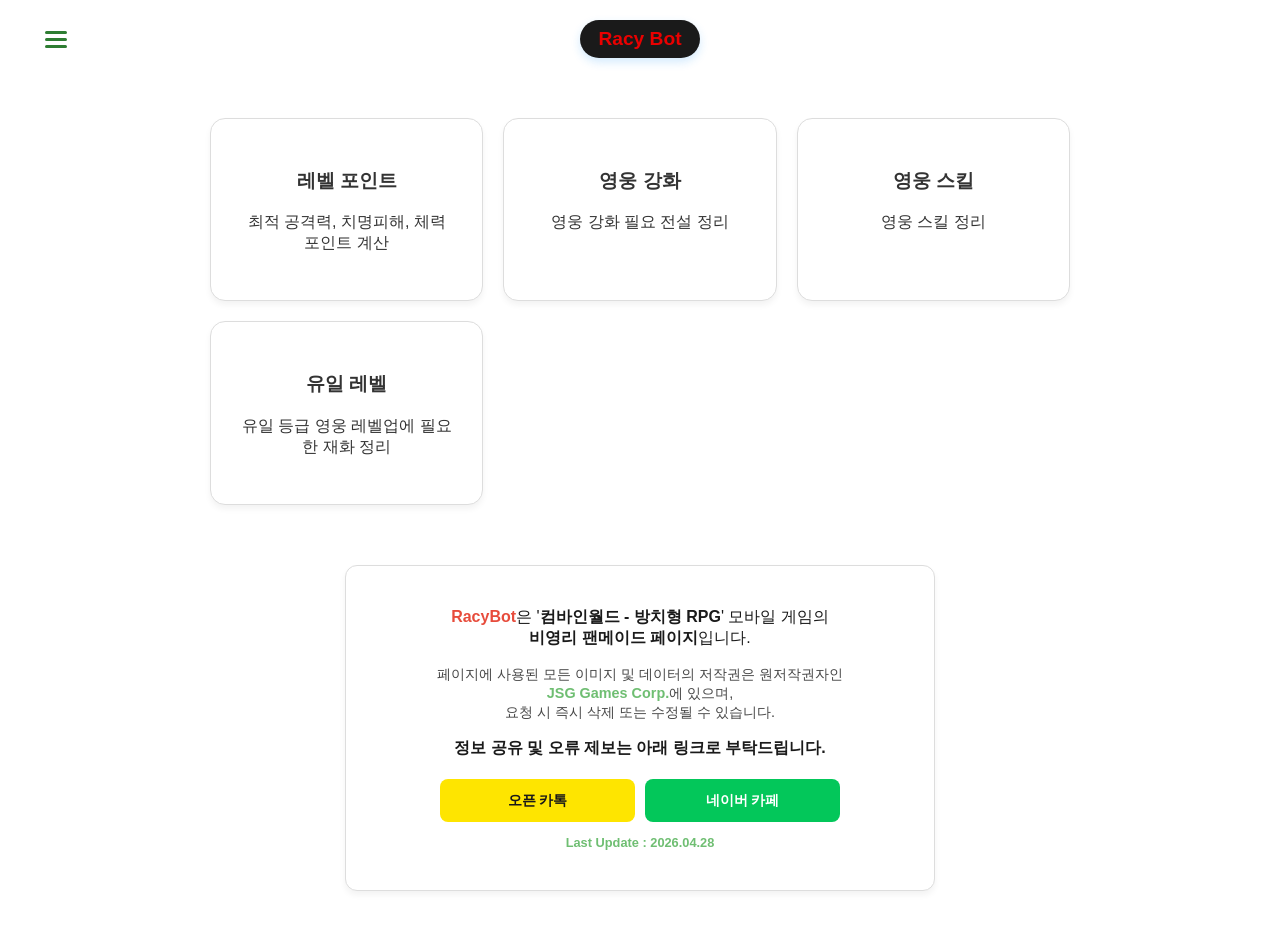
==== index.html @ bcb1de52 "Add files via upload" ====
<!DOCTYPE html>
<html lang="ko">

<head>
    <meta charset="UTF-8">
    <meta name="viewport" content="width=device-width, initial-scale=1.0">
    <title>LacyBot</title>
    <link rel="stylesheet" href="style.css">
    <link rel="icon" href="./favicon.png" type="image/png">
</head>

<body>
    <header class="main-header">
        <div class="header-inner">
            <div class="nav-section left">
                <button class="hamburger-btn" onclick="toggleNavMenu()">
                    <span class="bar"></span>
                    <span class="bar"></span>
                    <span class="bar"></span>
                </button>

                <div id="navDropdown" class="nav-content">
                    <a href="statcalc.html">레벨 포인트</a>
                    <a href="hero-legend.html">영웅 강화</a>
                    <a href="hero-skill.html">영웅 스킬</a>
                    <a href="one-level.html">유일 레벨</a>

                    <div class="menu-dark-mode">
                        <span class="theme-text">Dark Mode</span>
                        <label class="theme-switch">
                            <input type="checkbox" id="darkModeToggle">
                            <div class="slider round"></div>
                        </label>
                    </div>
                </div>
            </div>

            <div class="nav-section center">
                <a href="index.html" class="logo-badge">Racy Bot</a>
            </div>

            <div class="nav-section right"></div>
        </div>
    </header>

    <div class="container">

        <div class="menu-grid">
            <a href="statcalc.html" class="menu-tile">
                <h3>레벨 포인트</h3>
                <p>최적 공격력, 치명피해, 체력 포인트 계산</p>
            </a>

            <a href="hero-legend.html" class="menu-tile">
                <h3>영웅 강화</h3>
                <p>영웅 강화 필요 전설 정리</p>
            </a>

            <a href="hero-skill.html" class="menu-tile">
                <h3>영웅 스킬</h3>
                <p>영웅 스킬 정리</p>
            </a>

            <a href="one-level.html" class="menu-tile">
                <h3>유일 레벨</h3>
                <p>유일 등급 영웅 레벨업에 필요한 재화 정리</p>
            </a>
        </div>
    </div>

    <section class="info-section">
        <div class="info-card">
            <p>
                <span class="brand-name">RacyBot</span>은 '<b>컴바인월드 - 방치형 RPG</b>' 모바일 게임의<br>
                <b>비영리 팬메이드 페이지</b>입니다.
            </p>
            <p style="font-size: 0.9rem; color: var(--text); opacity: 0.8; margin-bottom: 15px;">
                페이지에 사용된 모든 이미지 및 데이터의 저작권은 원저작권자인 <br>
                <span style="color: var(--primary); font-weight: bold;">JSG Games Corp.</span>에 있으며,<br>요청 시 즉시 삭제 또는
                수정될 수 있습니다.
            </p>
            <p style="font-weight: 600; margin-bottom: 20px;">
                정보 공유 및 오류 제보는 아래 링크로 부탁드립니다.
            </p>

            <div class="contact-area">
                <div class="button-group">
                    <a href="https://open.kakao.com/o/swQLu1gc" target="_blank" class="link-btn kakao">
                        오픈 카톡
                    </a>
                    <a href="https://cafe.naver.com/combineworld/13416" target="_blank" class="link-btn cafe">
                        네이버 카페
                    </a>
                </div>
            </div>

            <p style="font-size: 0.8rem; color: var(--text); opacity: 0.8; margin-bottom: 15px;">
                <span style="color: var(--primary); font-weight: bold;">Last Update : 2026.04.28</span>
            </p>
        </div>
    </section>

    <script src="script.js"></script>
</body>

</html>
---- style.css ----
/* 1. 기본 설정 (Global) */
:root {
    /* 라이트 모드 변수 정의 */
    --card: #ffffff;
    --text: #1a1a1a;  /* 흐릿한 #333보다 더 진한 검정 */
    --border: #dddddd;
    --primary: #4CAF50;
    --secondary: #3a86ff;
    --radius: 12px;
}

body.dark-mode {
    /* 다크 모드 변수 정의 */
    --card: #2a2a2a;
    --text: #ffffff;
    --border: #444444;
    
    background-color: #1e1e1e;
    color: #ffffff;
}

body {
    background-color: var(--card); /* 이제 변수를 사용합니다 */
    color: var(--text);
    font-family: sans-serif;
    padding: 10px;
    margin: 0;
    transition: background-color 0.4s, color 0.4s;
}

/* 2. 레이아웃 (Layout) */
.container {
    width: 100%; /* 전체 폭을 쓰되 */
    max-width: 800px;
    margin: 0 auto;
    padding: 70px 20px 20px 20px; /* 좌우에 고정값(20px) 여백을 줌 */
    box-sizing: border-box; /* 패딩이 전체 폭에 포함되도록 설정 */
}

/* 1. 로고를 중앙에 배치하는 컨테이너 */
.header-container {
    display: flex;
    justify-content: center;
    padding: 0px 0 10px 0; /* 위쪽 여백 15px로 깔끔하게 고정 */
    position: relative;
    width: 100%;
}

/* 2. 로고 배지 (글자 주변에만 배경색) */
.logo-badge {
    background-color: #1a1a1a;
    color: rgb(234, 0, 0);
    padding: 8px 22px; /* 상하 8px, 좌우 22px로 비율 조정 */
    border-radius: 50px; /* 완벽하게 둥근 캡슐 모양 */
    font-size: 1.25rem;
    font-weight: 800;
    text-decoration: none;
    box-shadow: 0 1px 16px rgba(33, 243, 121, 0.11);
    transition: background-color 0.2s, transform 0.2s;
}

.logo-badge:hover {
    background-color: #242424;
    transform: scale(1.03); /* 크기만 아주 살짝 키워서 클릭감 제공 */
}

/* 헤더 전체 배경 및 높이 고정 */
.main-header {
    width: 100%;
    padding: 10px 0;
    position: relative;
    top: 0;
    z-index: 1000;
}

.header-inner {
    max-width: 1200px;
    margin: 0 auto;
    display: flex;
    justify-content: space-between;
    align-items: center; /* 모든 요소의 높이 중앙 정렬 */
    padding: 0 20px;
    position: relative;
}

/* 3분할 섹션 */
.nav-section {
    flex: 1;
    display: flex;
    align-items: center;
}
.nav-section.center {
    justify-content: center;
    flex: 0 0 auto; /* 로고는 공간을 억지로 줄이지 않음 */
}
.nav-section.right {
    justify-content: flex-end;
}

/* 로고: 절대 잘리지 않게 설정 */
.logo-badge {
    background-color: #1a1a1a;
    color: rgb(234, 0, 0);
    padding: 8px 18px;
    border-radius: 50px;
    font-size: 1.2rem;
    font-weight: 800;
    text-decoration: none;
    white-space: nowrap; /* 글자 잘림/줄바꿈 방지 필수! */
    box-shadow: 0 4px 10px rgba(33, 150, 243, 0.2);
}

/* 하단 안내 섹션 */
.info-section {
    margin: 40px auto;      /* 위아래 40px 여백, 중앙 정렬 */
    max-width: 600px;       /* PC에선 메뉴 2개 정도 너비 */
    width: auto;            /* [수정] 100% 대신 auto를 써서 부모 패딩 안으로 쏙 들어가게 함 */
    text-align: center;
    /* 모바일에서 다른 메뉴 타일들과 좌우 간격을 맞추기 위해 */
    box-sizing: border-box; 
}

.info-card {
    background-color: var(--card);
    border: 1px solid var(--border);
    border-radius: var(--radius); /* 메뉴와 동일한 둥글기 */
    padding: 25px;
    box-shadow: 0 4px 6px rgba(0,0,0,0.05);
    
    /* [추가] 모바일에서 박스 자체가 너무 찰싹 붙지 않게 */
    margin: 0 5px; 
}

/* 다크모드 대응 */
body.dark-mode .info-card {
    background-color: #2c2c2c;
    border-color: #444;
}

/* 문의처 영역 정렬 */
.contact-area {
    margin-top: 20px;
    display: flex;
    flex-direction: column;
    gap: 12px; /* 줄 간격 */
    align-items: center; /* 가로 중앙 정렬 */
}

.contact-row {
    display: flex;
    align-items: center;
    gap: 10px;
    font-weight: bold;
    color: var(--text);
    font-size: 0.95rem;
}

/* 버튼 공통 스타일 */
.link-btn {
    text-decoration: none;
    padding: 6px 14px;
    border-radius: 6px;
    font-size: 0.85rem;
    font-weight: bold;
    transition: transform 0.2s, filter 0.2s;
    display: inline-block;
}

.link-btn:hover {
    transform: translateY(-2px);
    filter: brightness(0.95);
}

/* 카톡 버튼 (노란색) */
.link-btn.kakao {
    background-color: #FEE500;
    color: #191919;
}

/* 네이버 카페 버튼 (초록색) */
.link-btn.cafe {
    background-color: #03C75A;
    color: #fff;
}

/* 다크모드 대응 */
body.dark-mode .info-card {
    background-color: #2c2c2c;
    box-shadow: 0 4px 15px rgba(0,0,0,0.2);
}

.contact-area {
    margin-top: 20px;
    display: flex;
    justify-content: center; /* 중앙 정렬 */
}

.button-group {
    display: flex;
    gap: 10px; /* 버튼 사이 간격 */
    width: 100%;
    max-width: 400px; /* 너무 퍼지지 않게 제한 */
}

.link-btn {
    flex: 1; /* 버튼 너비를 동일하게 배분 */
    display: flex;
    align-items: center;
    justify-content: center;
    padding: 12px 10px;
    border-radius: 8px;
    text-decoration: none;
    font-weight: bold;
    font-size: 0.9rem;
    transition: transform 0.2s, opacity 0.2s;
}

.brand-name {
    color: #e74c3c; /* 포인트 레드 색상 */
    font-weight: bold;
}

/* 카카오톡 버튼 색상 */
.kakao {
    background-color: #FEE500;
    color: #3C1E1E;
}

/* 네이버 카페 버튼 색상 */
.cafe {
    background-color: #03C75A;
    color: #fff;
}

.link-btn:hover {
    opacity: 0.9;
    transform: translateY(-2px); /* 살짝 떠오르는 효과 */
}

/* 햄버거 버튼 */
.hamburger-btn {
    background: none;
    border: none;
    cursor: pointer;
    display: flex;
    flex-direction: column;
    gap: 4px; /* 바 사이 간격 */
    padding: 5px;
}
.bar {
    width: 22px;
    height: 3px;
    background-color: #2E7D32;
    border-radius: 2px;
}

/* 드롭다운: 목록이 수직으로 나오게 설정 */
.nav-content {
    display: none;
    flex-direction: column;
    position: absolute;
    top: 50px;
    left: 20px;
    background-color: white;
    min-width: 200px;
    border-radius: 12px;
    box-shadow: 0 10px 25px rgba(0,0,0,0.15);
    flex-direction: column; /* 목록을 세로로 정렬! */
    overflow: hidden;
}

/* 메뉴 내부 다크모드 섹션 */
.menu-dark-mode {
    display: flex;
    justify-content: space-between;
    align-items: center;
    padding: 15px 20px;
    background-color: #f9f9f9; 
    border-top: 1px solid #eee;
}

/* 2. 다크모드 활성화 시 (구분감 확실하게!) */
body.dark-mode .menu-dark-mode {
    /* 배경을 메뉴 리스트보다 아주 살짝 더 어둡게 해서 구분감을 줍니다 */
    background-color: #242424; 
    border-top: 1px solid #444;
}

/* 3. 다크모드일 때 글자색 강제 설정 */
body.dark-mode .menu-dark-mode .theme-text {
    color: #ffffff !important; /* 순백색으로 올려서 가독성 확보 */
    font-weight: 700; /* 글자를 조금 더 두껍게 해서 강조 */
    opacity: 0.9; /* 너무 눈부시지 않게 살짝만 조절 */
}

/* (보너스) 햄버거 메뉴 리스트 자체의 다크모드 배경도 점검 */
body.dark-mode .nav-content {
    background-color: #2c2c2c; /* 전체 메뉴 배경 */
    border: 1px solid #444;
}

/* 메뉴 안의 텍스트 스타일 */
.menu-dark-mode .theme-text {
    font-size: 0.9rem;
    font-weight: 600;
    color: #555;
}

body.dark-mode .menu-dark-mode .theme-text {
    color: #ccc;
}

/* 오른쪽 섹션이 비어도 중앙 정렬을 유지하기 위해 */
.nav-section.right {
    flex: 1; 
}

.nav-content.show { display: flex; } /* 열릴 때 flex로 변경 */

.nav-content a {
    padding: 15px 20px;
    text-decoration: none;
    color: #333;
    font-weight: 600;
    border-bottom: 1px solid #f0f0f0;
}
.nav-content a:last-child { border-bottom: none; }
.nav-content a:hover { background-color: #f8f9fa; }

/* 다크모드 대응 */
body.dark-mode .nav-content { background-color: #2c2c2c; }
body.dark-mode .nav-content a { color: #eee; border-color: #3d3d3d; }
body.dark-mode .nav-content a:hover { background-color: #3d3d3d; }

/* 3. 다크모드 토글 스위치 (Component) */
.theme-switch-wrapper {
    display: flex;
    align-items: center;
    gap: 10px;
    /* absolute와 top을 제거하여 부모(.header-inner)의 align-items: center 설정을 따르게 합니다 */
    position: relative; 
    /* 오른쪽 끝 정렬은 이미 부모의 justify-content: space-between이 해주고 있으므로 여백 설정 불필요 */
}

.theme-switch {
    display: inline-block;
    height: 24px;
    position: relative;
    width: 44px;
}

.theme-switch input {
    display: none;
}

.slider {
    background-color: #ccc;
    position: absolute;
    cursor: pointer;
    top: 0; left: 0; right: 0; bottom: 0;
    transition: 0.4s;
    border-radius: 34px;
}

.slider:before {
    background-color: #fff;
    content: "";
    height: 18px;
    width: 18px;
    left: 3px;
    bottom: 3px;
    position: absolute;
    transition: 0.4s;
    border-radius: 50%;
    box-shadow: 0 2px 5px rgba(0,0,0,0.2);
}

input:checked + .slider {
    background-color: #2E7D32;
}

input:checked + .slider:before {
    transform: translateX(20px);
}

/* 텍스트 높이 정렬 */
.theme-text {
    font-size: 14px;
    font-weight: 500;
    line-height: 1; /* 텍스트 줄높이를 맞춰서 스위치와 수평을 맞춤 */
}

.adjust-btn {
    width: 40px;
    height: 40px;
    border: none;
    background: #4CAF50;
    color: white;
    font-size: 1.2rem;
    font-weight: bold;
    border-radius: 8px;
    cursor: pointer;
    margin: 0 10px;
}

.adjust-btn:active {
    background: #388E3C;
    transform: scale(0.95);
}

input[type=range] {
    cursor: pointer;
}


/* 4. 메인 메뉴 타일 (index.html 전용) */
.menu-grid {
    display: grid;
    grid-template-columns: repeat(auto-fit, minmax(250px, 1fr));
    gap: 20px;
    margin-top: 30px;
}

.menu-tile {
    background: white;
    border: 1px solid #ddd;
    border-radius: 15px;
    padding: 30px;
    text-align: center;
    text-decoration: none;
    color: #333;
    transition: transform 0.2s, box-shadow 0.2s;
    box-shadow: 0 4px 6px rgba(0,0,0,0.05);
}

.menu-tile:hover {
    transform: translateY(-5px);
    box-shadow: 0 8px 15px rgba(0,0,0,0.1);
}

/* 5. 계산기 입력창 (calculator.html 전용) */

/* 기본 가로 배치 (PC) */
.input-grid {
    display: grid;
    grid-template-columns: repeat(2, 1fr); /* PC에선 2열 */
    gap: 20px;
}

/* 모바일 대응 (768px 이하) */
@media (max-width: 768px) {
    .input-grid {
        grid-template-columns: 1fr; /* 모바일에선 1열 */
    }

    .control-wrapper {
        display: flex;
        align-items: center;
        gap: 10px;
    }

    .control-wrapper input {
        flex: 1; /* 인풋이 가운데 꽉 차게 */
        text-align: center;
    }

    /* +, - 버튼 스타일 */
    .btn-minus, .btn-plus {
        width: 40px;
        height: 40px;
        background-color: #f0f0f0;
        border: 1px solid #ddd;
        border-radius: 4px;
        font-size: 20px;
        cursor: pointer;
    }
    
    body.dark-mode .btn-minus, 
    body.dark-mode .btn-plus {
        background-color: #444;
        color: white;
        border-color: #555;
    }
}

input[type="range"].range-slider {
    width: 100%; 
    margin: 5px 0;
    /* 브라우저가 기본으로 넣는 양옆 여백을 제거 */
    padding: 0; 
    cursor: pointer;
    /* 슬라이더 높이를 고정해서 위치 이탈 방지 */
}

/* 버튼과 인풋을 감싸는 컨테이너 */
.control-wrapper {
    display: flex;
    align-items: center;
    border: 1px solid #ddd;
    border-radius: 8px; /* 전체를 둥글게 */
    overflow: hidden; /* 내부 요소가 삐져나오지 않게 */
    background: #fff;
    transition: border-color 0.3s;
}

/* 스위치 토글 디자인 */
.slider-toggle {
    position: absolute;
    cursor: pointer;
    top: 0; left: 0; right: 0; bottom: 0;
    background-color: #ccc;
    transition: .4s;
    border-radius: 20px;
}
.slider-toggle:before {
    position: absolute;
    content: "";
    height: 14px; width: 14px;
    left: 3px; bottom: 3px;
    background-color: white;
    transition: .4s;
    border-radius: 50%;
}
input:checked + .slider-toggle { background-color: #2196F3; } /* 체크 시 파란색(체력) */
input:checked + .slider-toggle:before { transform: translateX(20px); }


/* 포커스 되었을 때 테두리를 초록색으로! */
.control-wrapper:focus-within {
    border-color: #4CAF50;
    box-shadow: 0 0 0 2px rgba(76, 175, 80, 0.1);
}

/* +, - 버튼 공통 스타일 */
.btn-minus, .btn-plus {
    width: 40px;
    height: 40px;
    background-color: #f8f9fa;
    border: none; /* 기존 테두리 제거 */
    font-size: 18px;
    font-weight: bold;
    color: #555;
    cursor: pointer;
    transition: background 0.2s, color 0.2s;
}

/* 마우스 올렸을 때 (PC용 효과) */
.btn-minus:hover, .btn-plus:hover {
    background-color: #e9ecef;
    color: #4CAF50; /* 글자도 초록색으로 */
}

/* 숫자 입력창 스타일 */
.control-wrapper input[type="number"] {
    flex: 1;
    height: 15px;
    border: none !important; /* 내부 테두리 제거 */
    text-align: center;
    font-size: 15px;
    outline: none;
    background: transparent;
}

/* 다크모드 대응 */
body.dark-mode .control-wrapper {
    background: #333;
    border-color: #444;
}
body.dark-mode .btn-minus, 
body.dark-mode .btn-plus {
    background-color: #3d3d3d;
    color: #ccc;
}
body.dark-mode .btn-minus:hover, 
body.dark-mode .btn-plus:hover {
    background-color: #4a4a4a;
    color: #4CAF50;
}

.input-item {
    display: flex;
    flex-direction: column;
}

.input-item label {
    font-size: 0.9rem;
    margin-bottom: 5px;
    font-weight: bold;
}

.input-item input {
    padding: 8px;
    border: 1px solid #ccc;
    border-radius: 4px;
}

/* 모달 배경 */
.modal {
    display: none;
    position: fixed;
    z-index: 2000;
    left: 0; top: 0;
    width: 100%; height: 100%;
    background-color: rgba(0, 0, 0, 0.7);
    backdrop-filter: blur(5px);
}

/* 모달 컨텐츠 박스 */
.modal-content {
    background-color: var(--card); /* 상단에서 정의한 변수 사용 */
    color: var(--text);           /* 상단에서 정의한 변수 사용 */
    margin: 15% auto;
    padding: 30px;
    border-radius: var(--radius);
    width: 85%;
    max-width: 500px;
    position: relative;
    box-shadow: 0 15px 40px rgba(0,0,0,0.2);
    border: 1px solid var(--border);
    border-top: 5px solid var(--secondary); /* 확성기 테마 색상 */
    transition: background-color 0.3s, color 0.3s;
}

/* 닫기 버튼 */
.close-btn {
    position: absolute;
    right: 20px; top: 15px;
    font-size: 30px;
    cursor: pointer;
    color: #888;
}
.close-btn:hover { color: var(--primary); }

/* 모달 내부 문단 가독성 */
.modal-body p {
    color: var(--text);
    opacity: 1; /* 흐릿함 방지 */
    line-height: 1.7;
    margin-bottom: 12px;
    font-weight: 500; /* 글자를 살짝 두껍게 */
}

.main-title {
    display: flex;
    align-items: center;    /* 아이콘과 텍스트 높이 맞춤 */
    justify-content: center; /* 가로 중앙 정렬 */
    text-align: center;
    margin-top: 20px;
    margin-bottom: 30px;
    gap: 10px;
    width: 100%;
}

.notice-badge {
    display: inline-flex;
    align-items: center;
    justify-content: center;
    
    /* 배경 및 테두리 제거 */
    background: none !important;
    border: none !important;
    box-shadow: none !important;
    
    /* [수정 포인트] 위로 4px 이동 (음수값이 위로 올라가는 것) */
    transform: translateY(-0px);

    /* 크기 및 위치 조정 */
    width: auto;   /* 고정 크기 해제 */
    height: auto;
    font-size: 28px; /* 아이콘 크기를 시원하게 키움 */
    cursor: pointer;
    vertical-align: middle;
    margin-left: 8px;
    
    /* 약간의 애니메이션만 유지 */
    transition: transform 0.2s ease;
}

.notice-badge:hover {
    transform: scale(1.2); /* 마우스 올리면 살짝 커지며 회전 */
}

.notice-badge:active {
    transform: scale(0.9); /* 클릭 시 쏙 들어가는 느낌 */
}

.modal-content h3 {
    display: flex;
    align-items: center;
    gap: 8px;
}

.modal-content h3::before {
    content: '📋'; /* 제목 앞에 추가 */
}

/* 모달 컨텐츠 박스 */
.modal-content {
    /* 1. 배경색: 변수가 없으면 흰색을 기본으로 하되, 다크모드 클래스에 따라 변하게 함 */
    background-color: var(--card) !important; 
    
    /* 2. 글자색: 배경에 맞춰 자동으로 변하도록 설정 */
    color: var(--text) !important; 
    
    margin: 15% auto;
    padding: 30px;
    border-radius: var(--radius);
    width: 85%;
    max-width: 500px;
    position: relative;
    box-shadow: 0 15px 40px rgba(0,0,0,0.4); /* 그림자도 좀 더 깊게 */
    border: 1px solid var(--border);
    
    /* 혹시 모를 대비: 변수가 아예 안 먹을 때를 위한 기본 배경 (다크모드 우선) */
    transition: background-color 0.3s, color 0.3s;
}

/* 모달 제목 */
.modal-title {
    color: var(--primary) !important;
    font-weight: bold;
    font-size: 1.2rem;
}

/* 구분선도 다크모드 변수 사용 */
.modal-content hr {
    border: 0;
    border-top: 1px solid var(--border);
    margin: 15px 0;
}

/* 스탯 상승 (+) */
.stat-up {
    color: #e53935; /* 강조용 빨간색 */
    font-weight: bold;
}

/* 스탯 하락 (-) */
.stat-down {
    color: #1e88e5; /* 하락용 파란색 */
    font-weight: bold;
}

/* 변화 없음 */
.stat-none {
    color: #9e9e9e; /* 회색 */
}

/* 1. 인풋 아이템 배치 간격 조정 */
.input-item {
    display: flex;
    flex-direction: column;
    gap: 8px;
    margin-bottom: 15px;
}

/* 포인트 옆의 커다란 툴팁 아이콘 전용 */
.info-icon.large-icon {
    width: 22px;         /* 크기 확대 */
    height: 22px;        /* 크기 확대 */
    font-size: 15px;     /* 물음표 글자 크기 확대 */
    line-height: 22px;   /* 원의 높이와 맞춰서 중앙 정렬 */
    vertical-align: middle; /* 글자 라인에 맞춤 */
    margin-bottom: 2px;  /* 미세한 높이 조절 */
}

/* 2. 툴팁 아이콘 스타일 (초록색 상징색 활용) */
.info-icon {
    display: inline-block;
    width: 16px;
    height: 16px;
    background-color: #4CAF50;
    color: white;
    border-radius: 50%;
    text-align: center;
    font-size: 11px;
    line-height: 16px;
    cursor: help;
    margin-left: 4px;
    position: relative;
    font-weight: bold;
}

/* 3. 툴팁 박스 기본 설정 (숨김 상태) */
.info-icon::after {
    content: attr(data-tooltip);
    position: absolute;
    bottom: 130%;
    left: 50%;
    transform: translateX(-50%);
    background-color: rgba(0, 0, 0, 0.85);
    color: #fff;
    padding: 8px 12px;
    border-radius: 6px;
    font-size: 12px;
    width: 180px;
    white-space: normal;
    z-index: 999;
    opacity: 0;
    visibility: hidden;
    transition: opacity 0.2s ease-in-out;
    pointer-events: none; /* 툴팁이 마우스 흐름을 방해하지 않도록 */
    box-shadow: 0 4px 10px rgba(0,0,0,0.3);
}

/* 4. PC 마우스 오버 & 모바일 터치 시 노출 */
.info-icon:hover::after,
.info-icon:active::after {
    opacity: 1;
    visibility: visible;
}

/* 다크모드일 때 툴팁 색상 대비 (선택 사항) */
body.dark-mode .info-icon::after {
    background-color: #ffffff;
    color: #222;
}

/* 6. 다크모드 상세 대응 (Dark Mode Overrides) */
body.dark-mode .menu-tile {
    background: #2d2d2d;
    color: white;
    border-color: #444;
}

body.dark-mode .input-item input {
    background-color: #333;
    color: white;
    border-color: #555;
}

/* 컨테이너 및 표 중앙 정렬 */
.container {
    max-width: 900px; /* 표가 길어지므로 폭을 살짝 넓힘 */
    margin: 0 auto;
    padding: 20px;
}

/* 탭 스타일 */
.tab-container {
    display: flex;
    margin-bottom: 20px;
    /* 여기서 border-bottom 코드가 있다면 삭제하거나 기본값으로 둡니다 */
}

/* [핵심] 유일 레벨 페이지 전용 빨간 줄 설정 */
.tab-container.one-page-tabs {
    border-bottom: 2px solid #d32f2f; /* 이 줄이 유일 레벨 페이지만 적용됨 */
}

/* 탭 버튼 스타일 */
.tab-btn {
    flex: 1; /* 4개 버튼이 동일한 너비를 가지도록 함 */
    padding: 10px 2px; /* 좌우 패딩을 최소화(2px) */
    font-size: 0.9rem; /* 폰트 크기를 살짝 줄임 */
    white-space: nowrap; /* 글자가 절대 줄바꿈되지 않게 함 */
    text-align: center;
    border-radius: 6px;
}

/* 모바일 전용 (더 작은 화면 대응) */
@media (max-width: 380px) {
    .tab-btn {
        font-size: 0.8rem; /* 아주 작은 화면에선 폰트를 더 작게 */
        padding: 8px 1px;
    }
}

/* 인게임 색상 적용 */
.tab-btn:nth-child(1).active { background-color: #FFA000; color: white; } /* 전설: 주황 */
.tab-btn:nth-child(2).active { background-color: #D32F2F; color: white; } /* 신화: 빨강 */
.tab-btn:nth-child(3).active { background-color: #FDD835; color: #333; }  /* 유일: 노랑 */
.tab-btn.active.calc-tab {
    background-color: #4CAF50; /* 초록색 */
    color: white;
    border-color: #388E3C;
}

/* 계산기 내부 버튼도 초록색으로 맞춤 */
.do-calc-btn {
    width: 100%;
    padding: 15px;
    background: #4CAF50; /* 초록색으로 변경 */
    color: white;
    border: none;
    border-radius: 8px;
    font-size: 1.1rem;
    font-weight: bold;
    cursor: pointer;
    margin-top: 10px;
    transition: background 0.2s;
}

.do-calc-btn:active {
    background: #388E3C;
}

/* 유일 전용 탭 버튼 - 둥근 모서리 디자인 */
.one-tab-btn {
    flex: 1;
    padding: 12px;
    border: 1px solid #ddd;
    background-color: #f9f9f9; 
    cursor: pointer;
    font-weight: bold;
    color: #666;
    
    /* [포인트] 상단 모서리만 둥글게 (영웅 강화 느낌) */
    border-top-left-radius: 6px;
    border-top-right-radius: 6px;
    
    /* 버튼 사이 간격을 살짝 주면 더 둥근게 잘 보여요 */
    margin: 0 2px; 
    
    outline: none;
    transition: all 0.2s ease;
    border-bottom: none; /* 탭 느낌을 내기 위해 아래 선은 제거 */
}

/* 활성화된 탭 (빨간색 + 둥근 느낌 강조) */
.one-tab-btn.active {
    background-color: #d32f2f;
    color: #ffffff;
    border-color: #d32f2f;
    /* 클릭된 느낌을 주기 위해 살짝 위로 솟아오르는 효과 */
    transform: translateY(-2px);
    box-shadow: 0 -2px 10px rgba(211, 47, 47, 0.2);
}

/* 1. 유일 전용 탭 활성화 색상 (빨간색) */
.one-tab-btn.active {
    background: #d32f2f !important;
    color: white !important;
}

/* 다크모드에서도 둥근 테두리 색상 조절 */
body.dark-mode .one-tab-btn {
    background-color: #2c2c2c;
    border-color: #444;
    color: #aaa;
}

/* 2. 표가 쏠리지 않도록 감싸는 래퍼 */
.one-table-wrapper {
    width: 100%;
    overflow-x: auto; /* 모바일 대응 */
    display: flex;
    justify-content: center; /* 표를 중앙으로 */
}

/* 3. 유일 전용 표 스타일 */
.one-level-table {
    width: 100%;
    max-width: 800px;    /* 너무 퍼지지 않게 적정 너비 고정 */
    border-collapse: collapse;
    table-layout: fixed; /* 셀 너비 고정으로 쏠림 방지 */
    margin: 10px auto;   /* 확실한 중앙 정렬 */
}

.one-level-table th, 
.one-level-table td {
    border-bottom: 1px solid #eee;
    padding: 12px 5px;
    text-align: center;  /* 텍스트 중앙 정렬 */
    font-size: 0.9rem;
    word-break: keep-all;
}

/* 다크모드 대응 */
body.dark-mode .one-level-table th,
body.dark-mode .one-level-table td {
    border-color: #444;
}

/* 4. 열 너비 배분 (전체 100%) */
.one-level-table th:nth-child(1) { width: 15%; } /* 레벨 */
.one-level-table th:nth-child(2) { width: 30%; } /* 마정석 */
.one-level-table th:nth-child(3) { width: 40%; } /* 골드 */
.one-level-table th:nth-child(4) { width: 15%; } /* 포인트 */

.shortcut-guide {
    margin-top: 25px;
    padding: 15px;
    background-color: rgba(0, 0, 0, 0.03);
    border-radius: 8px;
    border: 1px dashed #ccc;
    text-align: left; /* 왼쪽 정렬로 변경하여 안정감 부여 */
}

/* 제목 부분도 똑같이 적용하고 싶다면 */
.shortcut-guide h4 {
    margin-top: 0;
    margin-bottom: 15px;
    font-size: 15px;
    color: var(--text-color); /* 제목도 모드에 따라 하얗게/검게 변함 */
    text-align: center;
    font-weight: bold;
}

/* 핵심: PC에서는 2열, 모바일에서는 1열 */
.guide-grid {
    display: grid;
    grid-template-columns: 1fr 1fr; /* 기본 2열 배치 */
    gap: 12px 20px; /* 행과 열 간격 설정 */
}

.guide-item {
    display: flex;
    justify-content: space-between;
    align-items: center;
    font-size: 13px;
    border-bottom: 1px solid rgba(0,0,0,0.05); /* 항목 간 구분선 */
    padding-bottom: 4px;
}

.guide-item .label {
    /* 계산 버튼이나 일반 텍스트처럼 모드에 따라 자동 변경되는 변수 사용 */
    color: var(--text-color); 
    font-weight: 600; /* 조금 더 또렷하게 보이도록 두께 유지 */
}

.guide-item .value {
    font-weight: bold;
    color: #d32f2f;
}

/* 모바일 화면 (너비가 좁을 때) 처리 */
@media (max-width: 600px) {
    .guide-grid {
        grid-template-columns: 1fr; /* 모바일은 다시 1열로 */
        gap: 8px;
    }
}


/* 성장의 비약 전체 행 */
.potion-row {
    display: flex;
    align-items: center; /* [핵심] 높낮이를 중앙으로 칼정렬 */
    background: rgba(0,0,0,0.03);
    padding: 15px 20px;
    border-radius: 12px;
    margin-bottom: 20px;
    gap: 30px; /* 문구와 옵션 사이 간격 넉넉히 */
}

/* '성장의 비약' 문구 */
.potion-title {
    font-weight: bold;
    font-size: 1rem;
    color: #333;
    white-space: nowrap; /* 줄바꿈 방지 */
}

/* 체크박스 그룹 */
.potion-options {
    display: flex;
    gap: 25px; /* 20%와 50% 사이 간격 */
    flex: 1;
}

/* 개별 체크박스 아이템 */
.potion-item {
    display: flex;
    align-items: center; /* 체크박스와 숫자 높낮이 맞춤 */
    gap: 8px; /* 체크박스와 숫자 사이 간격 */
    cursor: pointer;
    font-size: 1rem;
    color: #555;
    transition: color 0.2s;
}

.potion-item:hover {
    color: #d32f2f; /* 마우스 올리면 빨간색 강조 */
}

/* 체크박스 크기 조절 (너무 작아서 안맞아 보일 수 있음) */
.potion-item input[type="checkbox"] {
    width: 18px;
    height: 18px;
    cursor: pointer;
    margin: 0; /* 기본 마진 제거해서 뒤틀림 방지 */
}

/* 모바일 대응 */
@media (max-width: 600px) {
    .potion-row {
        gap: 15px;
        padding: 12px;
    }
    .potion-options {
        gap: 15px;
    }
}

/* [공통] 성장의 비약 행 스타일 */
.potion-row {
    display: flex;
    align-items: center; /* 수평 정렬 */
    background: #f1f1f1; /* 밝은 모드 배경 */
    padding: 15px 20px;
    border-radius: 12px;
    margin-bottom: 20px;
    gap: 30px;
    transition: background 0.3s, color 0.3s;
}

.potion-title {
    font-weight: bold;
    white-space: nowrap;
    color: #333;
}

.potion-options {
    display: flex;
    gap: 25px;
    align-items: center; /* 내부 아이템들도 수평 정렬 */
}

.potion-item {
    display: flex;
    align-items: center;
    gap: 8px;
    cursor: pointer;
    line-height: 1; /* 텍스트 높이 초기화로 수평 맞춤 */
}

/* 체크박스 자체 마진 제거 (높낮이 뒤틀림 주범) */
.potion-item input[type="checkbox"] {
    margin: 0;
    width: 18px;
    height: 18px;
    vertical-align: middle;
}

/* 전체 컨테이너 배경 및 간격 */
.level-container {
    display: flex;
    flex-direction: column; /* 기본(모바일): 세로 정렬 */
    gap: 20px;
    background: rgba(0,0,0,0.02);
    padding: 20px;
    border-radius: 12px;
    margin-bottom: 20px;
}

/* 개별 레벨 박스 */
.level-box {
    display: flex;
    flex-direction: column;
    gap: 10px;
}

/* 라벨 스타일 */
.level-label {
    font-weight: bold;
    font-size: 1rem;
    color: #333;
}
.level-label span { color: #4CAF50; }

/* 슬라이더와 +/- 버튼 정렬 */
.slider-wrapper {
    display: flex;
    align-items: center;
    gap: 10px;
}
.slider-wrapper input[type="range"] {
    flex: 1;
}

/* ==========================================
   💻 PC 버전 (600px 이상): 가로 병렬 배치
   ========================================== */
@media (min-width: 601px) {
    .level-container {
        flex-direction: row; /* 가로로 배치 */
        justify-content: space-between;
    }

    .level-box {
        flex: 1; /* 반씩 나눠 가짐 */
        padding: 0 10px;
    }

    /* 중간에 구분선 효과 (선택사항) */
    .level-box:first-child {
        border-right: 1px solid rgba(0,0,0,0.05);
    }
}

/* 다크모드 대응 */
body.dark-mode .level-container { background: rgba(255,255,255,0.05); }
body.dark-mode .level-label { color: #eee; }
body.dark-mode .level-box:first-child { border-right-color: rgba(255,255,255,0.1); }

/* ==========================================
   🌙 다크 모드 대응 (body.dark-mode 기준)
   ========================================== */
body.dark-mode .potion-row {
    background: #2c2c2c; /* 다크모드용 어두운 배경 */
}

body.dark-mode .potion-title {
    color: #eee; /* 밝은 글자색 */
}

body.dark-mode .potion-item {
    color: #bbb;
}

body.dark-mode .potion-item:hover {
    color: #ff4d4d; /* 다크모드 강조색 */
}

/* 모바일 간격 조정 */
@media (max-width: 600px) {
    .potion-row {
        gap: 15px;
        padding: 12px;
    }
}

/* 탭 활성화 상태 (인게임 컬러) */
.tab-btn.active:nth-child(1) { background-color: #FFA000; color: white; border-color: #FF8F00; }
.tab-btn.active:nth-child(2) { background-color: #D32F2F; color: white; border-color: #B71C1C; }
.tab-btn.active:nth-child(3) { background-color: #FDD835; color: #333; border-color: #FBC02D; }

/* 표 중앙 정렬 */
.tab-content { display: none; }
.tab-content.active { display: block; }

.upgrade-table {
    width: 100%;
    margin: 0 auto;
    border-collapse: collapse;
    table-layout: fixed; /* [중요] 열 너비를 고정합니다 */
    text-align: center;  /* [추가] 표 안의 모든 기본 텍스트 중앙 정렬 */
}

/* 열 너비 비율 설정 (합계 100%) */
.upgrade-table th:nth-child(1), .upgrade-table td:nth-child(1) { width: 15%; }
.upgrade-table th:nth-child(2), .upgrade-table td:nth-child(2) { width: 55%; }
.upgrade-table th:nth-child(3), .upgrade-table td:nth-child(3) { width: 30%; }

/* 헤더와 셀 공통 패딩 */
.upgrade-table th, 
.upgrade-table td {
    padding: 12px 5px; /* 상하 12px, 좌우 5px */
    vertical-align: middle; /* 세로 방향 중앙 정렬 */
    word-break: keep-all;   /* 단어 단위로 줄바꿈 방지 (한글 가독성) */
}

/* 두 번째 열(재료) 중앙 정렬 확인 */
.upgrade-table td:nth-child(2) {
    text-align: center; /* 왼쪽 정렬 대신 중앙 정렬로 변경 */
}

/* 툴팁 전체 컨테이너 */
.tooltip {
    position: relative;
    display: inline-block;
    cursor: help;
    color: #d32f2f; /* 아이콘 색상 (빨간색 계열) */
    font-weight: bold;
    margin-left: 5px;
}

/* 툴팁 박스 (기본적으로 숨김) */
.tooltip .tooltip-text {
    visibility: hidden;
    width: 130px;
    background-color: #333;
    color: #fff;
    text-align: center;
    border-radius: 6px;
    padding: 8px;
    position: absolute;
    z-index: 10;
    bottom: 115%; /* 위로 나타나게 설정 */
    margin-left: -100px; /* 중앙 정렬 */
    opacity: 0;
    transition: opacity 0.3s;
    font-size: 0.8rem;
    font-weight: normal;
    line-height: 1.4;
    box-shadow: 0 4px 10px rgba(0,0,0,0.2);
}

/* 마우스 오버 시 표시 */
.tooltip:hover .tooltip-text {
    visibility: visible;
    opacity: 1;
}

/* 다크모드에서는 배경색을 살짝 조정 */
body.dark-mode .tooltip .tooltip-text {
    background-color: #555;
}
body.dark-mode .tooltip .tooltip-text::after {
    border-color: #555 transparent transparent transparent;
}

/* 비고란 글자가 너무 길어질 경우 대비 */
.note-cell {
    font-size: 0.85rem;
    color: #777;
}
body.dark-mode .note-cell {
    color: #bbb;
}

.calc-card {
    background: #fff;
    padding: 20px;
    border-radius: 15px;
    box-shadow: 0 4px 15px rgba(0,0,0,0.1);
    margin-top: 10px;
}
body.dark-mode .calc-card { background: #2c2c2c; }

.add-hero-btn {
    width: 100%;
    padding: 10px;
    background: #f8f9fa;
    border: 2px dashed #ccc;
    border-radius: 8px;
    cursor: pointer;
    margin-bottom: 15px;
    font-weight: bold;
    color: #666;
    transition: all 0.2s;
}

.add-hero-btn:hover {
    background: #e9ecef;
    border-color: #aaa;
}

body.dark-mode .add-hero-btn {
    background: #333;
    border-color: #555;
    color: #aaa;
}

/* 영웅 항목 상단 레이아웃 */
.hero-header {
    display: flex;
    justify-content: space-between;
    align-items: center;
    margin-bottom: 8px;
}

/* 삭제 버튼 스타일 */
.remove-hero-btn {
    font-size: 0.85rem;
    padding: 2px 8px;
    border-radius: 4px;
    transition: background 0.2s;
}

.remove-hero-btn:hover {
    background: rgba(255, 68, 68, 0.1);
}

/* 추가 버튼과 삭제 버튼 간의 시각적 구분 */
.add-hero-btn {
    margin-top: 10px;
    /* 기존 스타일 유지 */
}

.select-group { margin: 15px 0; text-align: left; }
.select-group label { display: block; font-weight: bold; margin-bottom: 8px; color: #666; }
body.dark-mode .select-group label { color: #aaa; }

.select-row { display: flex; gap: 10px; }
.select-row select {
    flex: 1;
    padding: 12px;
    border-radius: 8px;
    border: 1px solid #ddd;
    font-size: 1rem;
    background-color: #fff;
}
body.dark-mode .select-row select { background: #333; color: #fff; border-color: #444; }

.do-calc-btn {
    width: 100%;
    padding: 15px;
    background: #444;
    color: white;
    border: none;
    border-radius: 8px;
    font-size: 1.1rem;
    font-weight: bold;
    cursor: pointer;
    margin-top: 10px;
}

.result-box {
    margin-top: 20px;
    padding: 20px;
    background: #f8f9fa;
    border-radius: 8px;
    font-size: 1.1rem;
    line-height: 1.8;
    text-align: center; /* [추가] 텍스트 중앙 정렬 */
    border: 1px solid #eee;
}

/* 결과 내 강조 텍스트 정렬 */
.result-box b, .result-box span {
    display: inline-block; /* 줄바꿈 시에도 정렬 유지 */
    margin: 2px 0;
}


body.dark-mode .result-box { background: #383838; }

.highlight { color: #D32F2F; font-weight: bold; font-size: 1.5rem; }

/* 다크모드일 때 모달 강제 색상 지정 */
body.dark-mode .modal-content {
    background-color: #2a2a2a !important; /* 다크모드 카드 배경색 */
    color: #f0f0f0 !important;
    border-color: #444 !important;
}

.hero-thumb {
    cursor: pointer;
    border-radius: 6px; /* 약간의 곡률만 주어 부드러운 사각형으로 만듦 */
    transition: transform 0.2s, border 0.2s;
    border: 2px solid transparent;
    overflow: hidden;
}

/* 활성화되었을 때 사각형 테두리 강조 */
.hero-thumb.active { 
    border-color: #4CAF50; 
    box-shadow: 0 0 8px rgba(211,47,47,0.4); 
}

.hero-thumb:hover { transform: scale(1.1); }

.hero-thumb img { width: 100%; display: block; }



.detail-header { display: flex; align-items: center; gap: 20px; margin-bottom: 20px; }

/* 상세 영역의 이미지도 사각형으로 */
.detail-header img { 
    width: 100px; /* 크기를 조금 키웠습니다 */
    border-radius: 8px; 
    object-fit: cover; /* 이미지가 찌그러지지 않게 */
}

/* 제목은 항상 중앙 */
.page-title { text-align: center; margin-bottom: 30px; }

/* 안내 문구 스타일 */
.placeholder-text {
    text-align: center;
    color: #999;
    margin-top: 150px;
}

/* 2단 레이아웃 (PC) */
.hero-app-layout {
    display: flex;
    gap: 20px;
    align-items: flex-start;
    max-width: 1000px;
    margin: 0 auto;
    padding: 10px; /* 양옆 여백을 주어 화면 끝에 붙지 않게 함 */
}

/* 왼쪽 그리드 영역 */
.hero-grid {
    flex: 0 0 320px; 
    display: grid;
    margin-bottom: 30px;
    grid-template-columns: repeat(4, 1fr);
    gap: 10px;
}


/* 오른쪽 상세 카드 (다크모드 적용) */
.hero-detail-card {
    flex: 1;
    /* 고정된 색상 대신 변수 사용 */
    background: var(--card-bg, #1e1e1e); 
    color: var(--text-color, #e0e0e0);

    border-radius: 15px;
    padding: 25px;
    box-shadow: 0 4px 20px rgba(0,0,0,0.2);
    border: 1px solid var(--border-color, #333); /* 테두리도 변수 처리 가능 */
    position: sticky;
    top: 20px;
    min-width: 0;
    min-height: 400px;
}

/* 모바일 대응 (반응형) */
@media (max-width: 768px) {
    .hero-app-layout {
        flex-direction: column; /* 세로로 쌓기 */
        padding: 15px;
    }
    .hero-grid {
        flex: none;
        width: 100%;
        grid-template-columns: repeat(auto-fill, minmax(60px, 1fr)); /* 화면 꽉 차게 */
    }
    .hero-detail-card {
        width: 100%; /* 화면 밖으로 나가지 않게 */
        box-sizing: border-box; /* 패딩을 너비에 포함 */
    }
}

/* 카테고리 태그 공통 스타일 (다크모드용) */
.skill-tag {
    font-size: 10px;
    padding: 2px 6px;
    border-radius: 4px;
    color: #fff;
    text-transform: uppercase;
    margin-right: 5px;
}

.category-기본 { background: #444; }
.category-특수 { background: #0d47a1; }
.category-궁극 { background: #4a148c; }

/* 스킬 아이템 박스 내 간격 살짝 조정 */
.skill-item {
    margin-bottom: 12px;
    padding: 15px;
    border-left: 4px solid #d32f2f;
    /* 라이트 모드일 때 너무 어둡지 않게 투명도 조절 */
    background: var(--item-bg, rgba(0, 0, 0, 0.05)); 
    border-radius: 0 10px 10px 0;
}

/* 스킬 제목 줄 */
.skill-title-row {
    font-weight: bold;
    font-size: 15px;
    display: flex;
    align-items: center;
    flex-wrap: wrap;
    gap: 8px;
    color: var(--text-color); /* 라이트일 땐 검정, 다크일 땐 흰색으로 자동 변환 */
}

/* 스킬 이름 전용 색상 (필요시) */
.skill-name {
    color: var(--text-color);
}

/* 강화 수치 배지 (노란색은 양쪽 다 잘 보여서 고정해도 됨) */
.upgrade-badge {
    color: #ffca28;
    font-size: 13px;
    font-weight: bold;
    background: rgba(255, 202, 40, 0.1);
    padding: 2px 6px;
    border-radius: 4px;
    border: 1px solid rgba(255, 202, 40, 0.3);
}

/* 스킬 설명 */
.skill-desc {
    font-size: 13px;
    color: var(--text-muted, #bbb); /* 라이트/다크에 맞춰 조금 흐린 텍스트 */
    margin-top: 10px;
    line-height: 1.6;
}

/* 사거리, 쿨타임 */
.skill-meta {
    font-size: 12px;
    margin-top: 10px;
    font-weight: bold;
    opacity: 0.9;
    display: flex;
    gap: 15px; /* 항목 사이의 간격을 15px만큼 띄움 */
    align-items: center;
    color: var(--text-muted); /* 텍스트 색상을 살짝 흐리게 하면 더 세련되어 보입니다 */
}

/* 항목 사이에 구분선을 넣고 싶다면 */
.meta-item + .meta-item::before {
    content: "|";
    margin-right: 15px;
    color: #ccc;
}

/* 라이트 모드에서는 배경이 밝으므로, 흰색 대신 조금 더 진한 색이나 배경색을 주어 대비를 높일 수 있습니다 */
:root .stat-highlight {
    color: #d32f2f;      /* 예: 라이트 모드에서는 포인트 컬러인 빨간색 사용 */
    background: rgba(0, 0, 0, 0.05); /* 연한 배경을 깔아 가독성 확보 */
    padding: 0 2px;
    border-radius: 3px;
}

body.dark-mode .stat-highlight {
    color: #ffffff;      /* 다크 모드에서는 확실한 흰색 */
}

.stat-highlight {
    color: #ffffff;
    font-weight: bold;
    letter-spacing: 0.5px; /* 숫자와 소수점 사이를 아주 미세하게 띄워 가독성 상승 */
    /* 다크모드에서 더 빛나게 하고 싶다면 */
    text-shadow: 0 0 3px rgba(255, 255, 255, 0.2); 
}
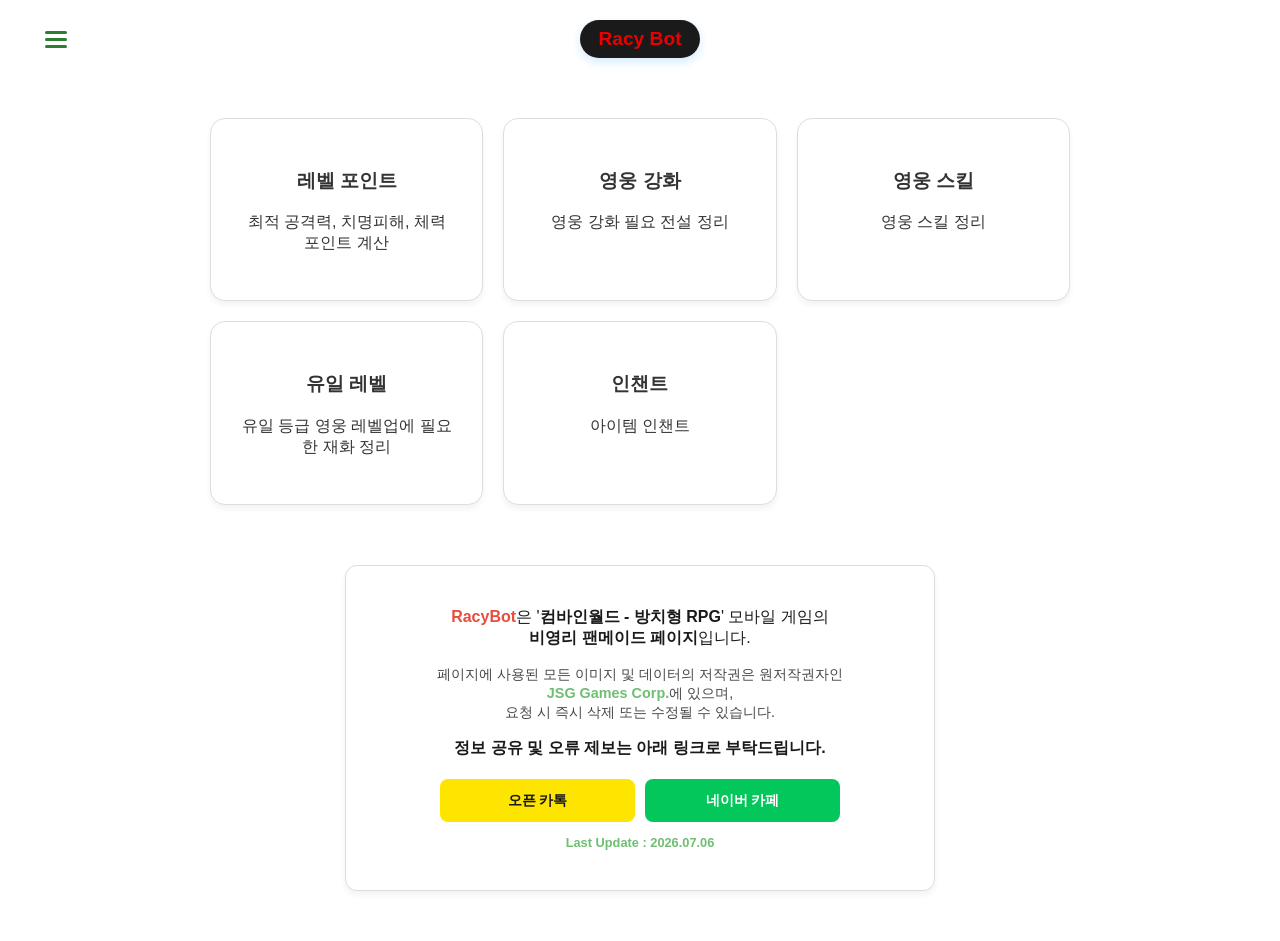
==== commit 8d8b270d: "Enchant_Update 인챈트 업데이트 내용 추가" ====
--- a/index.html
+++ b/index.html
@@ -4,7 +4,7 @@
 <head>
     <meta charset="UTF-8">
     <meta name="viewport" content="width=device-width, initial-scale=1.0">
-    <title>LacyBot</title>
+    <title>RacyBot</title>
     <link rel="stylesheet" href="style.css">
     <link rel="icon" href="./favicon.png" type="image/png">
 </head>
@@ -24,6 +24,7 @@
                     <a href="hero-legend.html">영웅 강화</a>
                     <a href="hero-skill.html">영웅 스킬</a>
                     <a href="one-level.html">유일 레벨</a>
+                    <a href="enchant.html">인챈트</a>
 
                     <div class="menu-dark-mode">
                         <span class="theme-text">Dark Mode</span>
@@ -65,6 +66,11 @@
                 <h3>유일 레벨</h3>
                 <p>유일 등급 영웅 레벨업에 필요한 재화 정리</p>
             </a>
+
+            <a href="enchant.html" class="menu-tile">
+                <h3>인챈트</h3>
+                <p>아이템 인챈트</p>
+            </a>
         </div>
     </div>
 
@@ -95,8 +101,32 @@
             </div>
 
             <p style="font-size: 0.8rem; color: var(--text); opacity: 0.8; margin-bottom: 15px;">
-                <span style="color: var(--primary); font-weight: bold;">Last Update : 2026.04.28</span>
+                <span style="color: var(--primary); font-weight: bold;">Last Update : 2026.07.06</span>
             </p>
+            <div id="hit-counter" style="display:none;">
+                <a href="https://hits.sh/racybot.github.io/" target="_blank">
+                    <img src="https://hits.sh/racybot.github.io.svg?view=today-total">
+                </a>
+            </div>
+
+            <script>
+                // 1. 현재 접속한 주소가 로컬(내 컴퓨터)인지 확인합니다.
+                const isLocal = window.location.hostname === "localhost" ||
+                    window.location.hostname === "127.0.0.1" ||
+                    window.location.protocol === "file:";
+
+                // 2. 로컬 환경이 '아닐 때만' 깃허브 서버에 카운트를 요청하도록 설정합니다.
+                if (isLocal) {
+                    console.log("로컬 테스트 중이므로 Hits 카운터를 완전히 제거합니다.");
+                    // 로컬에서는 이미지 태그 자체를 삭제해서 hits.sh로 요청이 가는 걸 막습니다.
+                    document.getElementById("hit-counter").innerHTML = "🔧 로컬 테스트 중 (카운터 일시정지)";
+                }
+
+                // 3. 기존 주소창 뒤에 #hits 붙였을 때 관리자용으로 보여주는 기능
+                if (window.location.hash === "#hits") {
+                    document.getElementById("hit-counter").style.display = "block";
+                }
+            </script>
         </div>
     </section>
 
--- a/style.css
+++ b/style.css
@@ -1615,4 +1615,231 @@
     letter-spacing: 0.5px; /* 숫자와 소수점 사이를 아주 미세하게 띄워 가독성 상승 */
     /* 다크모드에서 더 빛나게 하고 싶다면 */
     text-shadow: 0 0 3px rgba(255, 255, 255, 0.2); 
+}
+
+
+/* enchant          */
+
+/* --- 인챈트 페이지 전용 스타일 --- */
+.tab-menu {
+    display: flex;
+    gap: 10px;
+    margin-bottom: 20px;
+    border-bottom: 2px solid var(--border, #ccc);
+    padding-bottom: 10px;
+}
+.tab-btn {
+    padding: 10px 20px;
+    font-size: 1rem;
+    font-weight: bold;
+    border: none;
+    background: none;
+    color: var(--text);
+    cursor: pointer;
+    border-radius: 5px;
+    transition: all 0.2s;
+}
+.tab-btn.active {
+    background-color: var(--primary, #4CAF50);
+    color: white;
+}
+.tab-content {
+    display: none;
+}
+.tab-content.active {
+    display: block;
+}
+
+/* 레이아웃 구조 (위아래 정렬 및 최대너비 보호) */
+.enchant-layout {
+    display: flex;
+    flex-direction: column;
+    gap: 25px;
+    width: 100%;
+    max-width: 800px; /* 👈 컨테이너 너비와 맞춰서 쏠림 현상 방지 */
+    margin: 0 auto;
+}
+
+.enchant-grid {
+    display: grid;
+    grid-template-columns: repeat(auto-fill, minmax(100px, 1fr)); /* 👈 아이콘 크기 최적화 */
+    gap: 15px;
+    margin-top: 15px;
+    width: 100%;
+}
+.enchant-list-item {
+    cursor: pointer;
+    border: 2px solid transparent;
+    border-radius: 8px;
+    padding: 10px 5px;
+    text-align: center;
+    background: rgba(0,0,0,0.05);
+    transition: all 0.2s;
+    display: flex;
+    flex-direction: column;
+    align-items: center;
+    justify-content: flex-start;
+}
+body.dark-mode .enchant-list-item {
+    background: rgba(255,255,255,0.05);
+}
+.enchant-list-item:hover, .enchant-list-item.active {
+    border-color: var(--primary);
+    background: rgba(0,0,0,0.08);
+}
+body.dark-mode .enchant-list-item:hover, body.dark-mode .enchant-list-item.active {
+    background: rgba(255,255,255,0.1);
+}
+.enchant-list-item img {
+    width: 55px;
+    height: 55px;
+    object-fit: contain;
+    margin-bottom: 5px;
+}
+
+/* 👈 이름 짤림 방지 및 자동 줄바꿈 핵심 스타일 */
+.enchant-item-name {
+    font-size: 11px;
+    line-height: 1.3;
+    margin: 0;
+    word-break: keep-all;     /* 단어 단위 줄바꿈 */
+    overflow: visible;
+    text-overflow: clip;
+    white-space: normal;      /* 줄바꿈 허용 */
+    text-align: center;
+}
+
+.item-multi-box {
+    display: flex;
+    flex-wrap: wrap;
+    gap: 4px;
+    justify-content: center;
+    width: 100%;
+    margin-bottom: 5px;
+}
+.item-multi-box img {
+    width: 32px;
+    height: 32px;
+    object-fit: contain;
+}
+
+/* 상세 정보 창 디자인 */
+.detail-card {
+    background-color: var(--card, #fff);
+    border: 1px solid var(--border, #eee);
+    border-radius: 12px;
+    padding: 25px;
+    box-shadow: 0 4px 6px rgba(0,0,0,0.05);
+    color: var(--text, #333);
+    width: 100%;
+    box-sizing: border-box;
+}
+.detail-card h2, .detail-card h3, .detail-card h4 {
+    color: var(--text, #333);
+    margin-top: 10px;
+    margin-bottom: 10px;
+}
+.rune-detail-block {
+    border-top: 1px dashed var(--border, #ccc);
+    margin-top: 15px;
+    padding-top: 15px;
+}
+.mat-list {
+    display: flex;
+    gap: 10px;
+    flex-wrap: wrap;
+    margin: 10px 0;
+}
+.mat-item {
+    display: flex;
+    align-items: center;
+    gap: 5px;
+    background-color: rgba(0,0,0,0.03);
+    color: var(--text, #333);
+    padding: 6px 12px;
+    border-radius: 6px;
+    font-size: 0.85rem;
+    border: 1px solid var(--border, transparent);
+}
+body.dark-mode .mat-item {
+    background-color: rgba(255,255,255,0.05);
+}
+.mat-item img, .sim-materials img {
+    width: 22px;
+    height: 22px;
+    object-fit: contain;
+}
+.highlight-num {
+    color: #ff4757;
+    font-weight: bold;
+}
+
+/* 스킬 설명 상자 디자인 격리 */
+.sim-skill-desc-box {
+    font-size: 0.9rem;
+    margin-left: 10px;
+    padding: 8px;
+    background-color: rgba(0, 0, 0, 0.03);
+    border-radius: 6px;
+    margin-top: 5px;
+    margin-bottom: 5px;
+    line-height: 1.4;
+}
+body.dark-mode .sim-skill-desc-box {
+    background-color: rgba(255, 255, 255, 0.05);
+}
+
+/* 시뮬레이터 */
+.simulator-layout {
+    background-color: var(--card, #fff);
+    padding: 20px;
+    border-radius: 12px;
+    border: 1px solid var(--border, #eee);
+    color: var(--text);
+    max-width: 800px;
+    margin: 0 auto;
+}
+.sim-selector-zone {
+    margin-bottom: 15px;
+}
+.sim-selector-zone select {
+    padding: 8px;
+    font-size: 1rem;
+    border-radius: 5px;
+    background-color: var(--card);
+    color: var(--text);
+    border: 1px solid var(--border);
+}
+.sim-main-box {
+    display: grid;
+    grid-template-columns: 1fr 1fr;
+    gap: 20px;
+    margin-top: 20px;
+}
+@media (max-width: 768px) {
+    .sim-main-box { grid-template-columns: 1fr; }
+}
+.action-btn {
+    width: 100%;
+    padding: 15px;
+    font-size: 1.1rem;
+    background-color: #2ecc71;
+    color: white;
+    border: none;
+    border-radius: 8px;
+    cursor: pointer;
+    font-weight: bold;
+    margin-top: 15px;
+    transition: background 0.2s;
+}
+.action-btn:hover { background-color: #27ae60; }
+.sim-result-card {
+    background: rgba(0,0,0,0.02);
+    border: 2px dashed var(--border);
+    border-radius: 8px;
+    padding: 20px;
+    min-height: 200px;
+}
+body.dark-mode .sim-result-card {
+    background: rgba(255,255,255,0.02);
 }
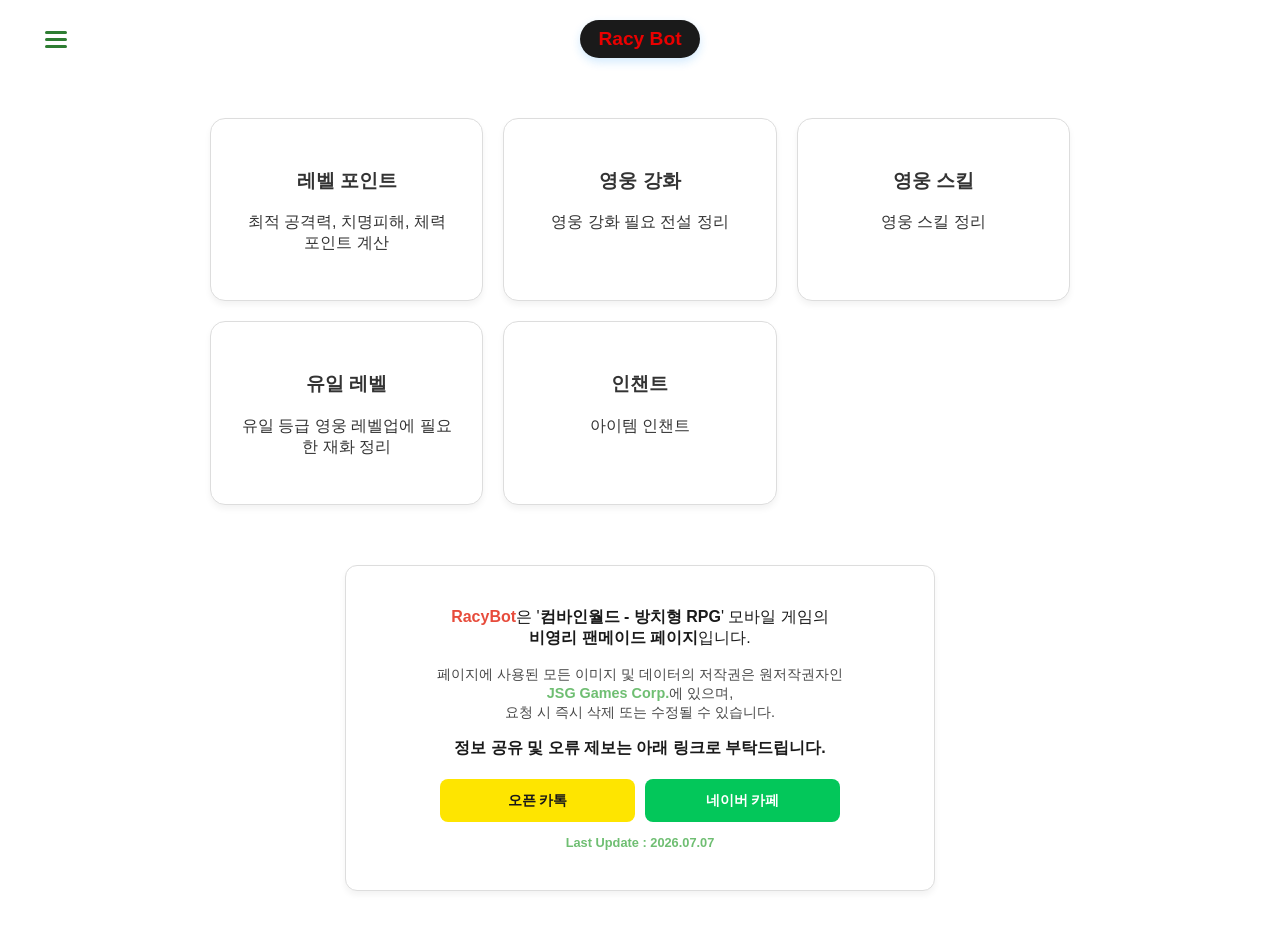
==== commit c8f12ee5: "enchant enchant 시뮬 이펙트 추가" ====
--- a/index.html
+++ b/index.html
@@ -101,7 +101,7 @@
             </div>
 
             <p style="font-size: 0.8rem; color: var(--text); opacity: 0.8; margin-bottom: 15px;">
-                <span style="color: var(--primary); font-weight: bold;">Last Update : 2026.07.06</span>
+                <span style="color: var(--primary); font-weight: bold;">Last Update : 2026.07.07</span>
             </p>
             <div id="hit-counter" style="display:none;">
                 <a href="https://hits.sh/racybot.github.io/" target="_blank">
--- a/style.css
+++ b/style.css
@@ -1842,4 +1842,73 @@
 }
 body.dark-mode .sim-result-card {
     background: rgba(255,255,255,0.02);
+}
+
+.action-btn:active {
+    transform: scale(0.99); /* 누를 때 살짝 줄어듦 */
+    background-color: var(--primary); /* 약간 더 진해짐 */
+    transition: transform 0.1s;
+}
+
+/* ==========================================
+   ✨ 인챈트 시뮬레이터 이펙트 효과 (최종 통합본)
+   ========================================== */
+
+/* [기본 상태] 토글이 꺼져있을 때는 라이트/다크 모드의 기본 글자색을 따릅니다 */
+#sim-result-display .highlight-num {
+    color: var(--text);
+    font-weight: bold;
+    text-shadow: none !important;
+    -webkit-text-stroke: 0 !important;
+    background: none !important;
+    filter: none !important;
+}
+
+/* --------------------------------------------------
+   ✨ [이펙트 ON] 토글 스위치가 켜졌을 때 (.effects-on)
+   -------------------------------------------------- */
+
+/* 🟢 80% ~ 89% : 선명하고 맑은 게임용 초록색 */
+#sim-result-display.effects-on .eff-green,
+#sim-result-display.effects-on .eff-green .highlight-num {
+    color: #2ecc71 !important; /* 형광빛이 살짝 도는 에메랄드 그린 */
+}
+
+/* 🔴 90% ~ 99% : 눈에 확 띄는 밝은 레디쉬 오렌지/레드 */
+#sim-result-display.effects-on .eff-red,
+#sim-result-display.effects-on .eff-red .highlight-num {
+    color: #ff3838 !important; /* 쨍하고 화사한 네온 핑크빛 레드 */
+}
+
+/* 🩸 100% (MAX) : 딥 레드 + 선명한 붉은색 네온 후광 */
+#sim-result-display.effects-on .eff-max,
+#sim-result-display.effects-on .eff-max .highlight-num {
+    color: #ff3838 !important; /* 눈에 확 띄는 선명한 레드 */
+    font-weight: 900 !important;
+    
+    /* 💡 글자 주변으로 붉은색 아우라가 퍼지는 효과 */
+    text-shadow: 0 0 1px #b71c1c, 0 0 1px #b71c1c !important; 
+}
+
+/* 👑 [잭팟후광] 90% 이상 + 스킬맥스일 때만 발동 */
+/* 👑 [잭팟] 테두리가 살아 숨쉬는 듯한 효과 */
+#sim-result-display.effects-on.eff-jackpot {
+    border: 2px solid #ffcc00 !important; /* 더 선명한 황금색 테두리 */
+    background-color: var(--card-bg) !important;
+    
+    /* 💡 jackpotGlow 애니메이션을 부드럽게(ease-in-out) 무한 반복 */
+    animation: jackpotGlow 1.5s infinite alternate ease-in-out !important;
+}
+
+/* ✨ 숨쉬는 효과의 핵심 연료 (애니메이션 정의) */
+@keyframes jackpotGlow {
+    0% {
+        /* 숨을 들이쉴 때: 은은한 노란 빛 */
+        box-shadow: 0 0 6px #ffcc00, inset 0 0 4px #ffcc00;
+    }
+    100% {
+        /* 숨을 내쉴 때: 강렬하게 뿜어져 나오는 황금빛 후광 */
+        box-shadow: 0 0 25px #ff9f43, inset 0 0 12px #ff9f43;
+        border-color: #ff9f43 !important; /* 테두리 색상도 같이 동기화 */
+    }
 }
